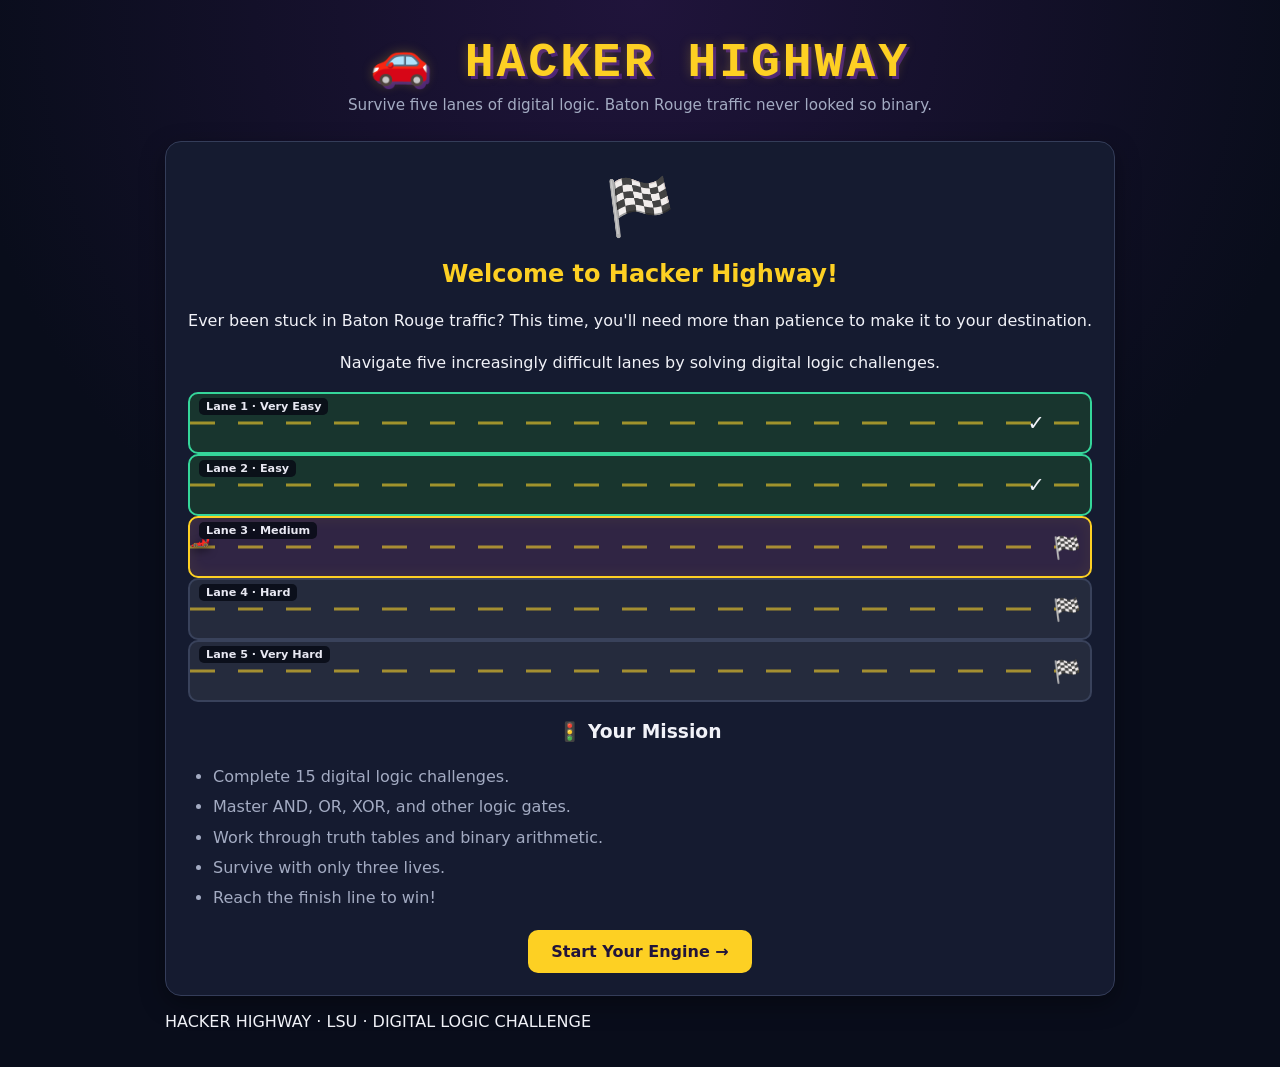
==== index.html @ 0110beff "(frontend) html expanded and init structure" ====
<!DOCTYPE html>
<html lang="en">
<head>
    <meta charset="UTF-8">
    <meta name="viewport" content="width=device-width, initial-scale=1.0">
    <meta name="description" content="Hacker Highway - survive five lanes of digital logic.">
    <title>Hacker Highway</title>
    <link rel="stylesheet" href="style.css">
    <script src="js/questions.js" defer></script>
    <script src="js/game.js" defer></script>
</head>

<body>
    <main id="app">
        <header class="game-header">
            <h1>🚗 HACKER HIGHWAY</h1>
            <p class="tag">
                Survive five lanes of digital logic.
                Baton Rouge traffic never looked so binary.
            </p>
        </header>
        <div id="screen" aria-live="polite">
            <!-- Initial welcome screen / fallback -->
            <section class="panel">
                <div class="center">
                    <div class="big">🏁</div>
                    <h2>Welcome to Hacker Highway!</h2>
                    <p>
                        Ever been stuck in Baton Rouge traffic?
                        This time, you'll need more than patience
                        to make it to your destination.
                    </p>
                    <p>
                        Navigate five increasingly difficult lanes
                        by solving digital logic challenges.
                    </p>
                </div>
                <div class="highway-preview">
                    <div class="road done">
                        <span class="road-label">Lane 1 · Very Easy</span>
                        <span class="road-check">✓</span>
                    </div>
                    <div class="road done">
                        <span class="road-label">Lane 2 · Easy</span>
                        <span class="road-check">✓</span>
                    </div>
                    <div class="road active">
                        <span class="road-label">Lane 3 · Medium</span>
                        <span class="car">🏎️</span>
                        <span class="flag">🏁</span>
                    </div>
                    <div class="road">
                        <span class="road-label">Lane 4 · Hard</span>
                        <span class="flag">🏁</span>
                    </div>
                    <div class="road">
                        <span class="road-label">Lane 5 · Very Hard</span>
                        <span class="flag">🏁</span>
                    </div>
                </div>
                <div class="center">
                    <h3>🚦 Your Mission</h3>
                </div>
                <ul class="how">
                    <li>Complete 15 digital logic challenges.</li>
                    <li>Master AND, OR, XOR, and other logic gates.</li>
                    <li>Work through truth tables and binary arithmetic.</li>
                    <li>Survive with only three lives.</li>
                    <li>Reach the finish line to win!</li>
                </ul>
                <div class="center">
                    <button class="btn" onclick="showQuestion()">
                        Start Your Engine →
                    </button>
                </div>
            </section>
        </div>

        <footer class="game-footer">
            <p>HACKER HIGHWAY · LSU · DIGITAL LOGIC CHALLENGE</p>
        </footer>
    </main>
</body>
</html>
---- style.css ----
/* css variables */

:root {
    --bg: #090d1b;
    --panel: #151b30;
    --panel-light: #202944;
    --purple: #461d7c;
    --purple-light: #7044a5;
    --gold: #fdd023;
    --road: #252b3d;
    --road-line: #e9c52b;
    --text: #f1f2f8;
    --muted: #a3abc2;
    --accent: #b18ae0;
    --good: #35d69a;
    --bad: #ff5c70;
    --warning: #ffca45;
    --border: #343d59;
    --shadow: 0 8px 24px rgba(0, 0, 0, 0.35);
}

/* global styles */

* {
    box-sizing: border-box;
}

html {
    scroll-behavior: smooth;
}

body {
    margin: 0;
    min-height: 100vh;
    padding: 20px;
    font-family: "Segoe UI", system-ui, sans-serif;
    background:
        radial-gradient(
            circle at top,
            #20143b 0%,
            var(--bg) 55%
        );
    color: var(--text);
    display: flex;
    justify-content: center;
}

button {
    font-family: inherit;
}

button:focus-visible {
    outline: 3px solid var(--gold);
    outline-offset: 3px;
}

button:disabled {
    cursor: not-allowed;
}

/* main container */

#app {
    width: 100%;
    max-width: 950px;
    margin: 0 auto;
}

h1 {
    margin: 12px 0 4px;
    text-align: center;
    font-family: "Courier New", monospace;
    font-size: clamp(2rem, 5vw, 3rem);
    font-weight: 900;
    letter-spacing: 3px;
    color: var(--gold);
    text-shadow:
        0 0 12px rgba(253, 208, 35, 0.25),
        3px 3px 0 var(--purple);
}

h2 {
    color: var(--gold);
}

.tag {
    margin: 0 0 24px;
    text-align: center;
    color: var(--muted);
    font-size: 0.95rem;
    line-height: 1.5;
}

/* styling the panels */

.panel {
    padding: 22px;
    margin-bottom: 16px;
    background: var(--panel);
    border: 1px solid var(--border);
    border-radius: 16px;
    box-shadow: var(--shadow);
}

.panel p {
    line-height: 1.65;
}

/* game HUD */

.hud {
    display: flex;
    justify-content: space-between;
    align-items: center;
    flex-wrap: wrap;
    gap: 12px;
    font-family: "Courier New", monospace;
    font-size: 0.95rem;
    font-weight: bold;
}

.traffic-status {
    display: flex;
    align-items: center;
    gap: 10px;
}

.traffic-signal {
    display: flex;
    flex-direction: column;
    gap: 5px;
    padding: 7px;
    background: #080b13;
    border: 2px solid #535c73;
    border-radius: 10px;
}

.bulb {
    width: 17px;
    height: 17px;
    border-radius: 50%;
    opacity: 0.2;
}

.bulb.red {
    background: #ff4545;
}

.bulb.yellow {
    background: #ffda30;
}

.bulb.green {
    background: #32e47c;
}

.bulb.on {
    opacity: 1;
    box-shadow: 0 0 12px currentColor;
}

.bulb.red.on {
    color: #ff4545;
}

.bulb.yellow.on {
    color: #ffda30;
}

.bulb.green.on {
    color: #32e47c;
}

/* highway styling */

.highway {
    display: grid;
    gap: 9px;
    margin-top: 18px;
}

.road {
    position: relative;
    height: 62px;
    overflow: hidden;
    background: var(--road);
    border: 2px solid #39425b;
    border-radius: 10px;
    transition:
        background 0.25s ease,
        border-color 0.25s ease;
}

/* dashed yellow road markings */

.road::before {
    content: "";
    position: absolute;
    top: 50%;
    left: 0;
    right: 0;
    height: 3px;
    transform: translateY(-50%);
    background: repeating-linear-gradient(
        90deg,
        var(--road-line) 0 25px,
        transparent 25px 48px
    );
    opacity: 0.65;
}

.road.active {
    background: #302544;
    border-color: var(--gold);
    box-shadow:
        inset 0 0 15px rgba(253, 208, 35, 0.08);
}

.road.done {
    background: #18352e;
    border-color: var(--good);
}

.road-label {
    position: absolute;
    top: 4px;
    left: 9px;
    z-index: 3;
    padding: 2px 7px;
    background: rgba(8, 11, 22, 0.85);
    border-radius: 5px;
    color: #e8e8f2;
    font-size: 0.7rem;
    font-weight: bold;
}

.car {
    position: absolute;
    top: 50%;
    z-index: 2;
    width: 58px;
    height: 36px;
    transform: translateY(-50%);
    transition: left 0.7s ease;
    filter: drop-shadow(0 3px 4px rgba(0, 0, 0, 0.6));
}

.car svg {
    display: block;
    width: 100%;
    height: 100%;
}

.flag {
    position: absolute;
    top: 50%;
    right: 9px;
    transform: translateY(-50%);
    font-size: 1.4rem;
}

.traffic {
    position: absolute;
    top: 50%;
    z-index: 1;
    transform: translateY(-50%);
    font-size: 1.5rem;
}

.road-check {
    position: absolute;
    top: 50%;
    right: 45px;
    transform: translateY(-50%);
    font-size: 1.3rem;
}

/* question area */

.diff {
    display: inline-block;
    margin-bottom: 10px;
    padding: 5px 11px;
    background: #302044;
    border: 1px solid var(--purple-light);
    border-radius: 20px;
    color: var(--gold);
    font-family: "Courier New", monospace;
    font-size: 0.78rem;
    font-weight: bold;
}

.q {
    margin: 8px 0 20px;
    color: var(--text);
    font-size: 1.15rem;
    font-weight: 600;
    line-height: 1.6;
    white-space: pre-line;
}

/* mcq answers */

.opt {
    display: block;
    width: 100%;
    margin: 9px 0;
    padding: 13px 16px;
    text-align: left;
    background: #10172b;
    border: 2px solid var(--border);
    border-radius: 10px;
    color: var(--text);
    font-size: 1rem;
    cursor: pointer;
    transition:
        border-color 0.18s ease,
        background 0.18s ease,
        transform 0.18s ease;
}

.opt:hover:not(:disabled) {
    background: #25203b;
    border-color: var(--gold);
    transform: translateX(4px);
}

.opt:disabled {
    cursor: default;
}

.opt.right {
    background: #10382e;
    border-color: var(--good);
}

.opt.wrong {
    background: #421b29;
    border-color: var(--bad);
}

/* truth table styles */

table.tt {
    width: auto;
    max-width: 100%;
    margin: 14px auto 20px;
    border-collapse: collapse;
    font-family: "Courier New", monospace;
}

table.tt th,
table.tt td {
    min-width: 65px;
    padding: 10px 18px;
    text-align: center;
    border: 1px solid var(--border);
}

table.tt th {
    background: #302044;
    color: var(--gold);
}

table.tt td {
    background: #10172b;
    font-size: 1rem;
}

.tog {
    width: 43px;
    height: 36px;
    background: #1d2942;
    border: 2px dashed var(--accent);
    border-radius: 8px;
    color: var(--gold);
    font-family: "Courier New", monospace;
    font-size: 1rem;
    font-weight: bold;
    cursor: pointer;
    transition: background 0.15s ease;
}

.tog:hover:not(:disabled) {
    background: #343052;
}

.tog.set {
    border-style: solid;
}

.tog.right {
    border-color: var(--good);
    color: var(--good);
}

.tog.wrong {
    border-color: var(--bad);
    color: var(--bad);
}

/* buttons */

.btn {
    display: inline-block;
    padding: 12px 23px;
    background: var(--gold);
    border: none;
    border-radius: 10px;
    color: #21143b;
    font-size: 1rem;
    font-weight: 800;
    cursor: pointer;
    transition:
        transform 0.18s ease,
        filter 0.18s ease,
        box-shadow 0.18s ease;
}

.btn:hover:not(:disabled) {
    transform: translateY(-2px);
    filter: brightness(1.1);
    box-shadow: 0 5px 14px rgba(253, 208, 35, 0.2);
}

.btn:active:not(:disabled) {
    transform: translateY(0);
}

.btn:disabled {
    opacity: 0.4;
}

/* feedback */

.fb {
    margin-top: 16px;
    padding: 14px 16px;
    border-radius: 10px;
    font-size: 0.95rem;
    line-height: 1.6;
}

.fb.good {
    background: #10382e;
    border: 1px solid var(--good);
    color: #c5ffe8;
}

.fb.bad {
    background: #421b29;
    border: 1px solid var(--bad);
    color: #ffd5dc;
}


/* start and end screens */

.center {
    text-align: center;
}

.big {
    margin: 10px 0;
    font-size: 3.5rem;
}

ul.how {
    padding-left: 25px;
    color: var(--muted);
    line-height: 1.9;
}

.redeem {
    border: 2px solid var(--gold);
}

/* more circuit components */

.circuit {
    margin: 14px 0;
    padding: 16px;
    background: #0d1428;
    border: 1px solid var(--border);
    border-radius: 12px;
}

.circuit svg {
    display: block;
    max-width: 100%;
    height: auto;
    margin: auto;
}

.switches {
    display: flex;
    justify-content: center;
    flex-wrap: wrap;
    gap: 12px;
    margin: 14px 0;
}

.switch {
    padding: 11px 20px;
    background: #202d4c;
    border: 2px solid #4b78a4;
    border-radius: 9px;
    color: white;
    cursor: pointer;
}

.switch.on {
    background: #304260;
    border-color: var(--gold);
}

.output {
    padding: 9px;
    text-align: center;
    font-weight: bold;
}

.note {
    color: var(--muted);
    font-size: 0.92rem;
    line-height: 1.6;
}

/* ---------- RESPONSIVE DESIGN ---------- */

@media (max-width: 650px) {
    body {
        padding: 12px;
    }
    h1 {
        font-size: 1.8rem;
        letter-spacing: 1px;
    }
    .tag {
        font-size: 0.85rem;
    }
    .panel {
        padding: 16px;
    }
    .hud {
        font-size: 0.82rem;
    }
    .road {
        height: 56px;
    }
    .road-label {
        font-size: 0.65rem;
    }
    .car {
        width: 48px;
        height: 31px;
    }
    .q {
        font-size: 1.05rem;
    }
    .opt {
        padding: 12px;
        font-size: 0.95rem;
    }
    table.tt th,
    table.tt td {
        min-width: 48px;
        padding: 8px 12px;
    }
    .tog {
        width: 38px;
        height: 34px;
    }
    .btn {
        max-width: 100%;
    }
}

@media (max-width: 380px) {
    .hud {
        flex-direction: column;
        align-items: flex-start;
    }
    table.tt th,
    table.tt td {
        padding: 7px;
    }
}
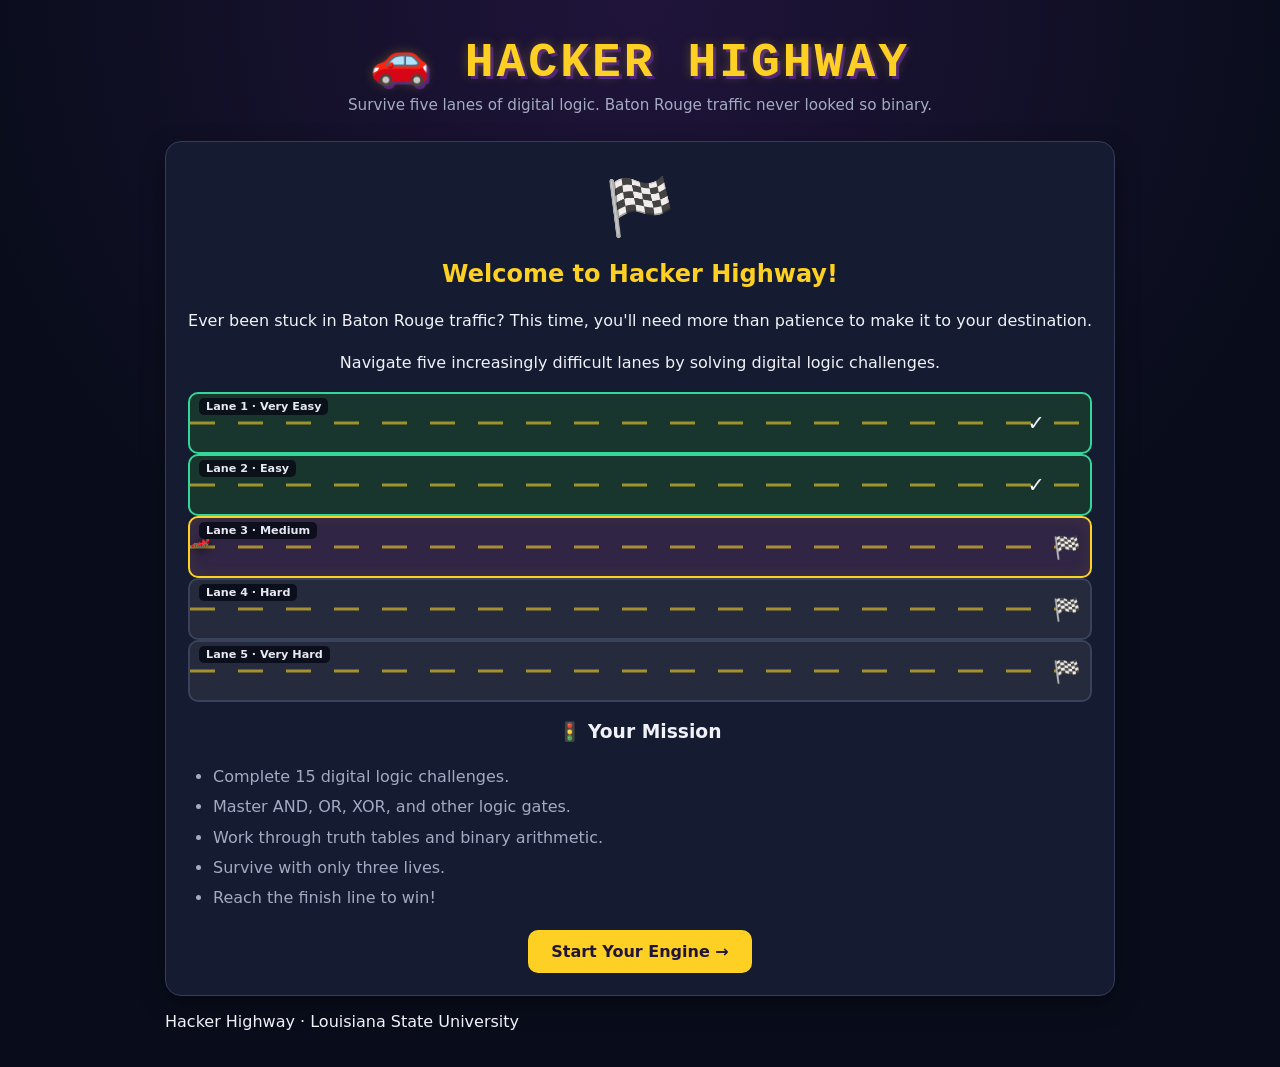
==== commit f6b021d9: "(Frontend) footer changes" ====
--- a/index.html
+++ b/index.html
@@ -75,9 +75,8 @@
                 </div>
             </section>
         </div>
-
         <footer class="game-footer">
-            <p>HACKER HIGHWAY · LSU · DIGITAL LOGIC CHALLENGE</p>
+            <p>Hacker Highway · Louisiana State University</p>
         </footer>
     </main>
 </body>
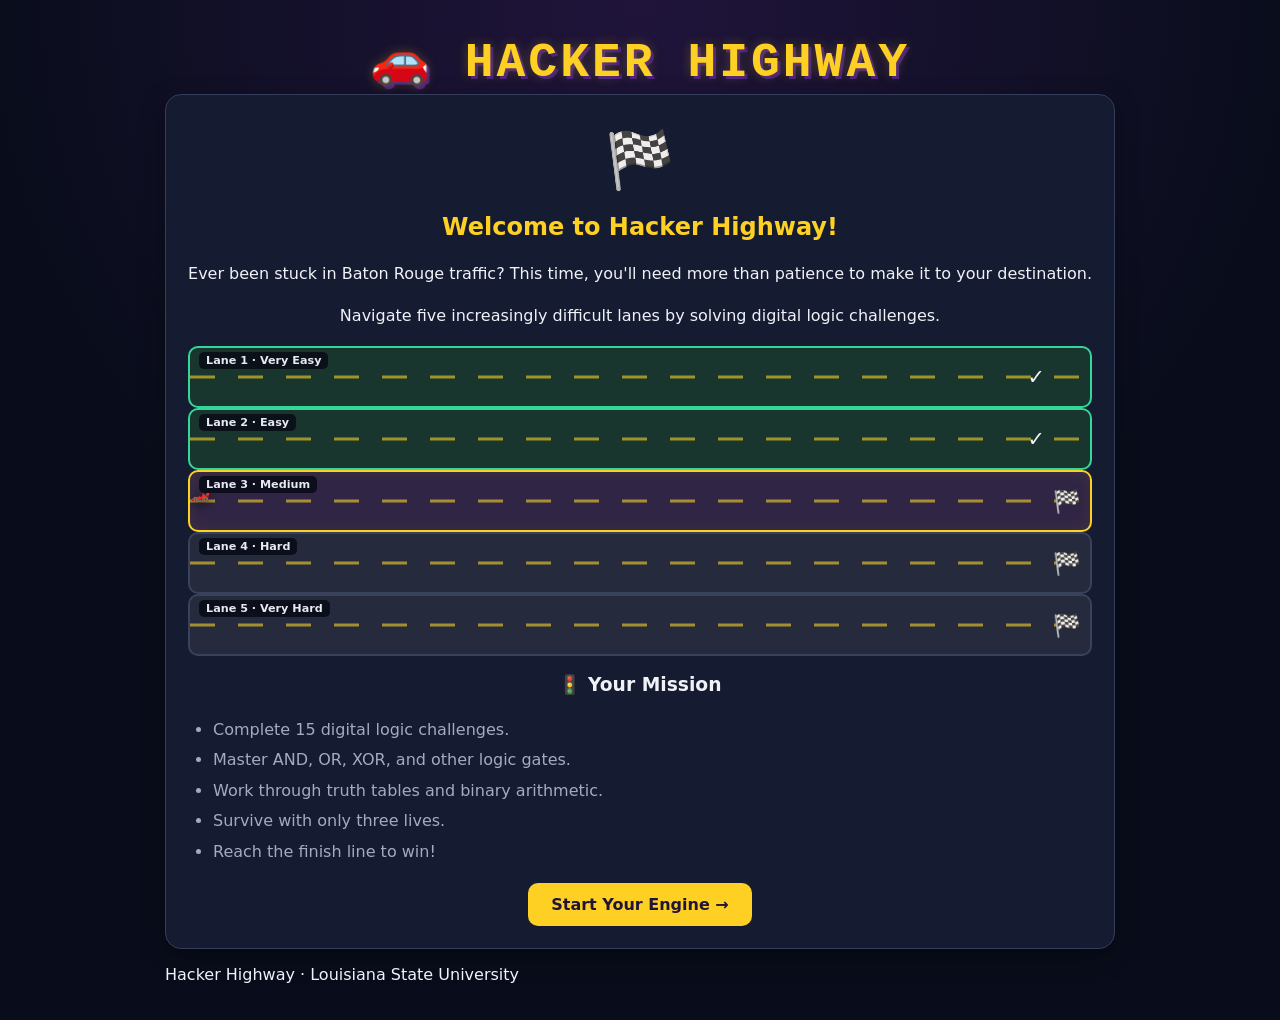
==== commit 1fca1b2e: "remove header tagline" ====
--- a/index.html
+++ b/index.html
@@ -14,10 +14,6 @@
     <main id="app">
         <header class="game-header">
             <h1>🚗 HACKER HIGHWAY</h1>
-            <p class="tag">
-                Survive five lanes of digital logic.
-                Baton Rouge traffic never looked so binary.
-            </p>
         </header>
         <div id="screen" aria-live="polite">
             <!-- Initial welcome screen / fallback -->
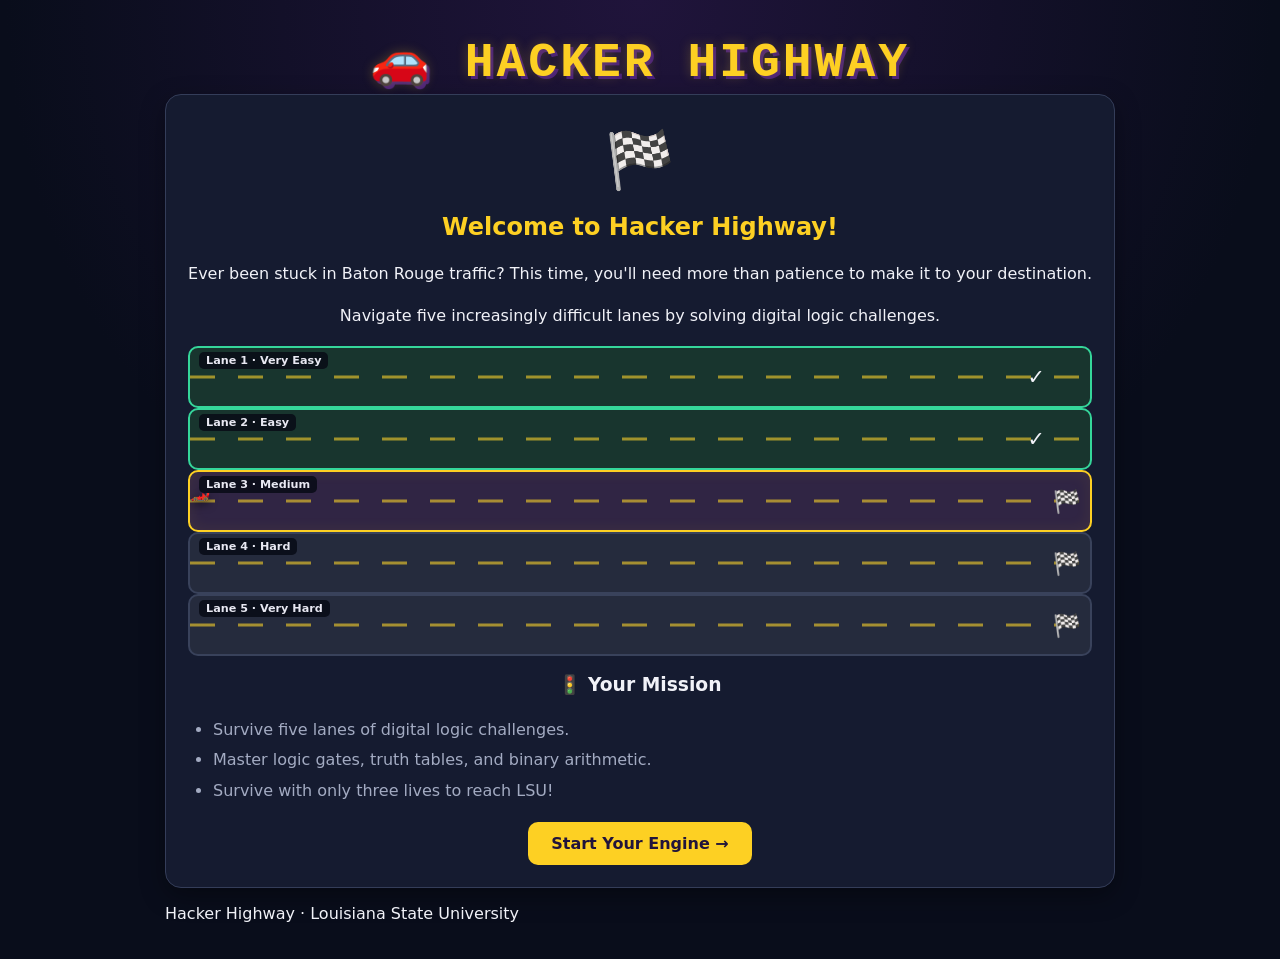
==== commit f5b8bbcd: "update mission rules list" ====
--- a/index.html
+++ b/index.html
@@ -7,6 +7,7 @@
     <title>Hacker Highway</title>
     <link rel="stylesheet" href="style.css">
     <script src="js/questions.js" defer></script>
+    <script src="js/cars.js" defer></script>
     <script src="js/game.js" defer></script>
 </head>
 
@@ -58,11 +59,9 @@
                     <h3>🚦 Your Mission</h3>
                 </div>
                 <ul class="how">
-                    <li>Complete 15 digital logic challenges.</li>
-                    <li>Master AND, OR, XOR, and other logic gates.</li>
-                    <li>Work through truth tables and binary arithmetic.</li>
-                    <li>Survive with only three lives.</li>
-                    <li>Reach the finish line to win!</li>
+                    <li>Survive five lanes of digital logic challenges.</li>
+                    <li>Master logic gates, truth tables, and binary arithmetic.</li>
+                    <li>Survive with only three lives to reach LSU!</li>
                 </ul>
                 <div class="center">
                     <button class="btn" onclick="showQuestion()">
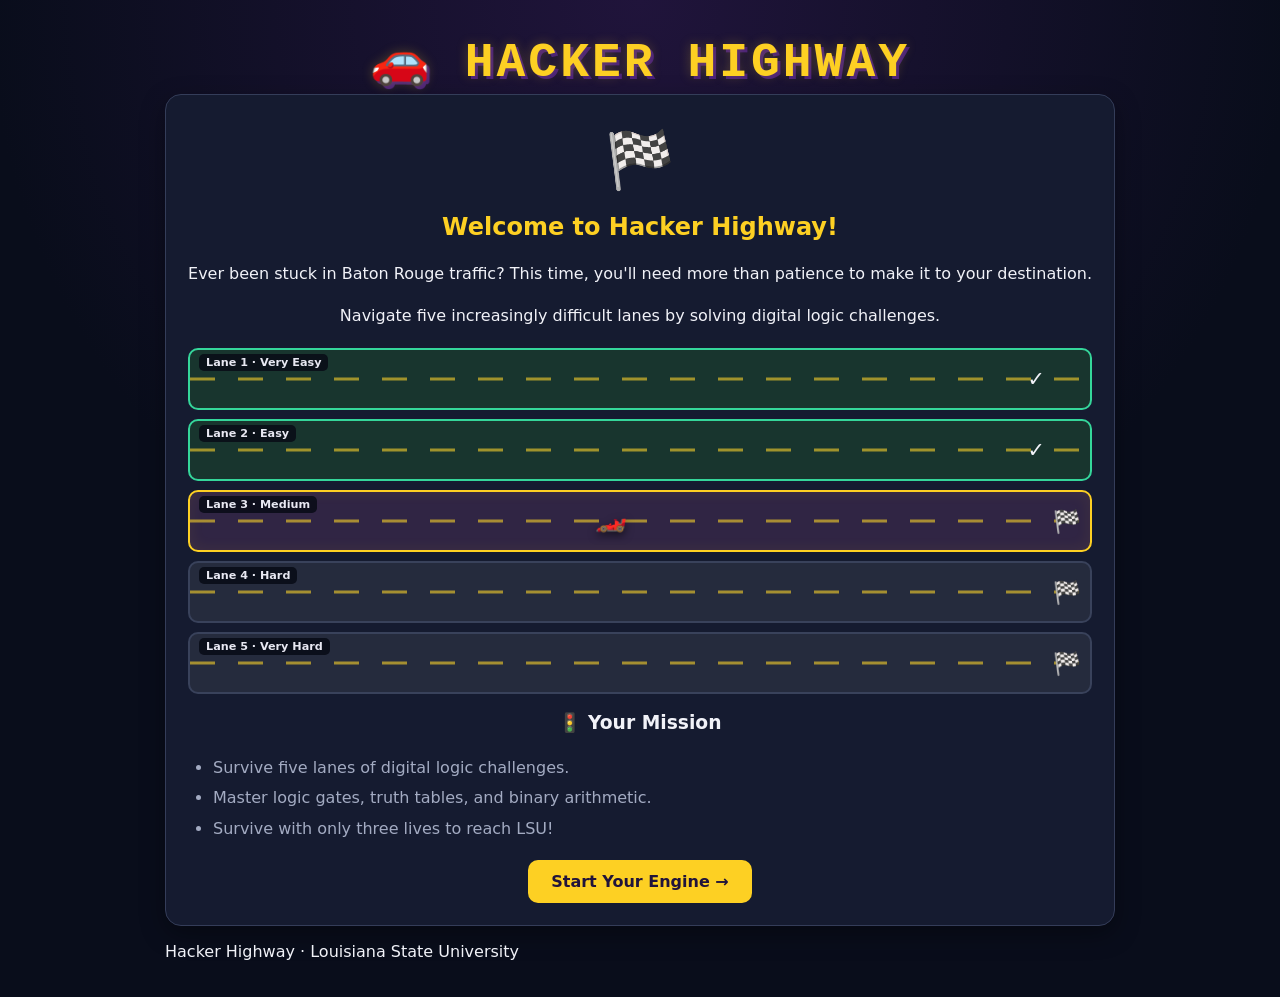
==== commit 8ef6dcdc: "fix rival car svg sizing and preview spacing" ====
--- a/index.html
+++ b/index.html
@@ -32,7 +32,7 @@
                         by solving digital logic challenges.
                     </p>
                 </div>
-                <div class="highway-preview">
+                <div class="highway">
                     <div class="road done">
                         <span class="road-label">Lane 1 · Very Easy</span>
                         <span class="road-check">✓</span>
@@ -43,7 +43,7 @@
                     </div>
                     <div class="road active">
                         <span class="road-label">Lane 3 · Medium</span>
-                        <span class="car">🏎️</span>
+                        <span class="car" style="left: 45%; font-size: 1.6rem;">🏎️</span>
                         <span class="flag">🏁</span>
                     </div>
                     <div class="road">
--- a/style.css
+++ b/style.css
@@ -263,8 +263,16 @@
     position: absolute;
     top: 50%;
     z-index: 1;
+    width: 55px;
+    height: 35px;
     transform: translateY(-50%);
-    font-size: 1.5rem;
+    filter: drop-shadow(0 2px 3px rgba(0, 0, 0, 0.6));
+}
+
+.traffic svg {
+    display: block;
+    width: 100%;
+    height: 100%;
 }
 
 .road-check {
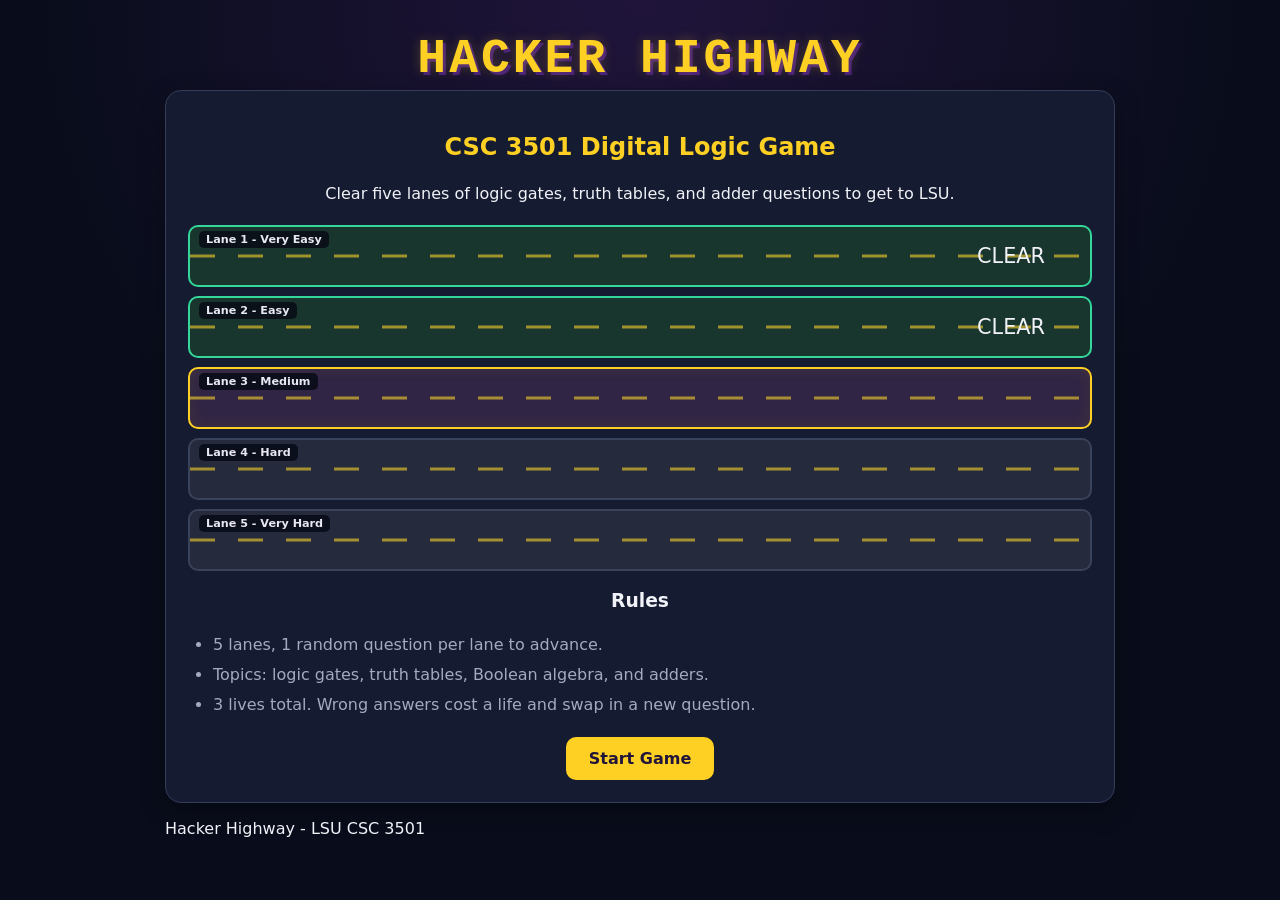
==== commit 3696b3db: "clean up welcome page text and remove emojis" ====
--- a/index.html
+++ b/index.html
@@ -14,64 +14,56 @@
 <body>
     <main id="app">
         <header class="game-header">
-            <h1>🚗 HACKER HIGHWAY</h1>
+            <h1>HACKER HIGHWAY</h1>
         </header>
         <div id="screen" aria-live="polite">
-            <!-- Initial welcome screen / fallback -->
             <section class="panel">
                 <div class="center">
-                    <div class="big">🏁</div>
-                    <h2>Welcome to Hacker Highway!</h2>
+                    <h2>CSC 3501 Digital Logic Game</h2>
                     <p>
-                        Ever been stuck in Baton Rouge traffic?
-                        This time, you'll need more than patience
-                        to make it to your destination.
-                    </p>
-                    <p>
-                        Navigate five increasingly difficult lanes
-                        by solving digital logic challenges.
+                        Clear five lanes of logic gates, truth tables, and adder questions to get to LSU.
                     </p>
                 </div>
                 <div class="highway">
                     <div class="road done">
-                        <span class="road-label">Lane 1 · Very Easy</span>
-                        <span class="road-check">✓</span>
+                        <span class="road-label">Lane 1 - Very Easy</span>
+                        <span class="road-check">CLEAR</span>
                     </div>
                     <div class="road done">
-                        <span class="road-label">Lane 2 · Easy</span>
-                        <span class="road-check">✓</span>
+                        <span class="road-label">Lane 2 - Easy</span>
+                        <span class="road-check">CLEAR</span>
                     </div>
                     <div class="road active">
-                        <span class="road-label">Lane 3 · Medium</span>
-                        <span class="car" style="left: 45%; font-size: 1.6rem;">🏎️</span>
-                        <span class="flag">🏁</span>
+                        <span class="road-label">Lane 3 - Medium</span>
+                        <span class="car preview-car" aria-label="LSU car"></span>
+                        <span class="flag" aria-label="Finish"></span>
                     </div>
                     <div class="road">
-                        <span class="road-label">Lane 4 · Hard</span>
-                        <span class="flag">🏁</span>
+                        <span class="road-label">Lane 4 - Hard</span>
+                        <span class="flag" aria-label="Finish"></span>
                     </div>
                     <div class="road">
-                        <span class="road-label">Lane 5 · Very Hard</span>
-                        <span class="flag">🏁</span>
+                        <span class="road-label">Lane 5 - Very Hard</span>
+                        <span class="flag" aria-label="Finish"></span>
                     </div>
                 </div>
                 <div class="center">
-                    <h3>🚦 Your Mission</h3>
+                    <h3>Rules</h3>
                 </div>
                 <ul class="how">
-                    <li>Survive five lanes of digital logic challenges.</li>
-                    <li>Master logic gates, truth tables, and binary arithmetic.</li>
-                    <li>Survive with only three lives to reach LSU!</li>
+                    <li>5 lanes, 1 random question per lane to advance.</li>
+                    <li>Topics: logic gates, truth tables, Boolean algebra, and adders.</li>
+                    <li>3 lives total. Wrong answers cost a life and swap in a new question.</li>
                 </ul>
                 <div class="center">
                     <button class="btn" onclick="showQuestion()">
-                        Start Your Engine →
+                        Start Game
                     </button>
                 </div>
             </section>
         </div>
         <footer class="game-footer">
-            <p>Hacker Highway · Louisiana State University</p>
+            <p>Hacker Highway - LSU CSC 3501</p>
         </footer>
     </main>
 </body>
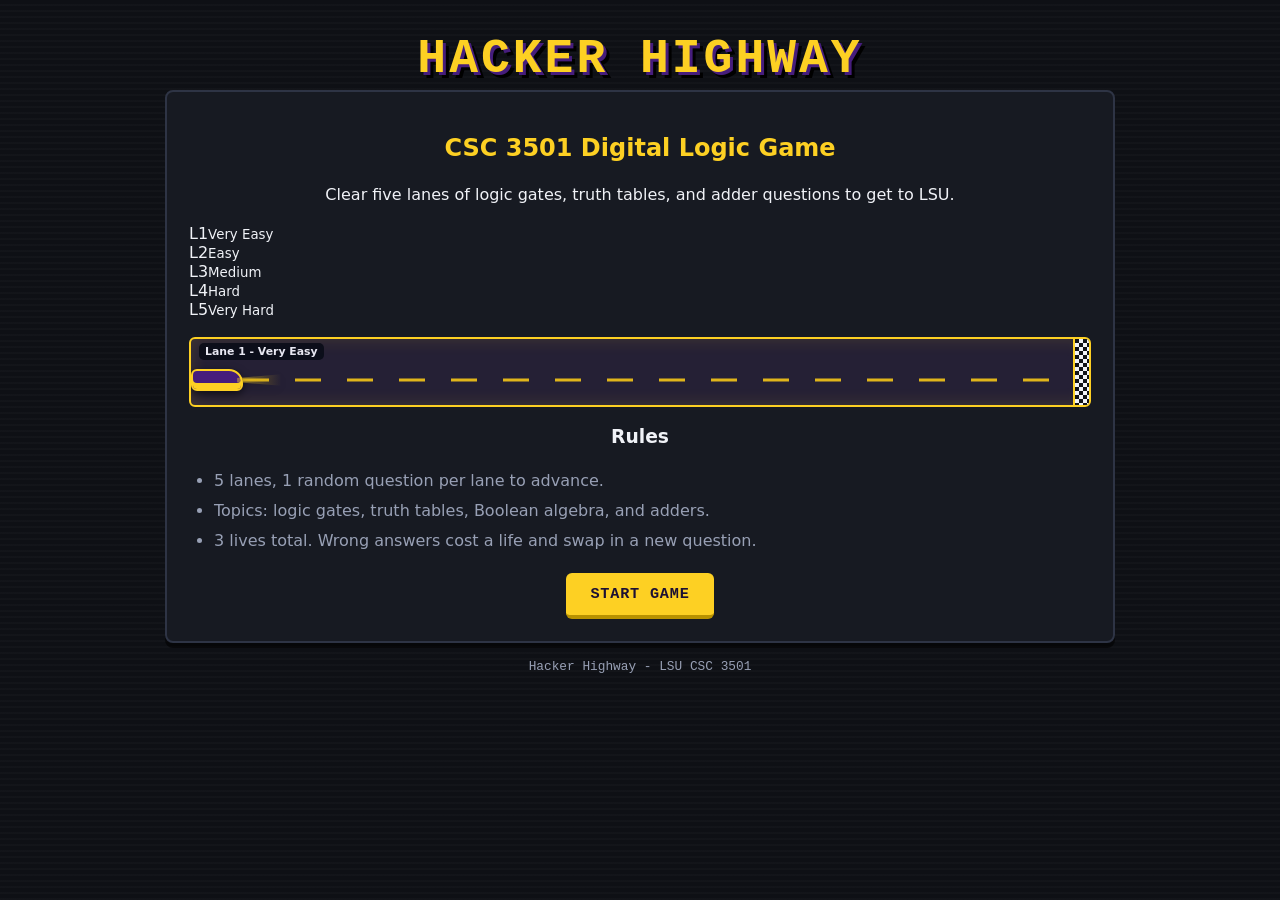
==== commit 58e64728: "switch start preview to focused lane view" ====
--- a/index.html
+++ b/index.html
@@ -24,26 +24,17 @@
                         Clear five lanes of logic gates, truth tables, and adder questions to get to LSU.
                     </p>
                 </div>
+                <div class="lane-strip">
+                    <div class="lane-step active"><span>L1</span><small>Very Easy</small></div>
+                    <div class="lane-step"><span>L2</span><small>Easy</small></div>
+                    <div class="lane-step"><span>L3</span><small>Medium</small></div>
+                    <div class="lane-step"><span>L4</span><small>Hard</small></div>
+                    <div class="lane-step"><span>L5</span><small>Very Hard</small></div>
+                </div>
                 <div class="highway">
-                    <div class="road done">
+                    <div class="road active focused lane-1">
                         <span class="road-label">Lane 1 - Very Easy</span>
-                        <span class="road-check">CLEAR</span>
-                    </div>
-                    <div class="road done">
-                        <span class="road-label">Lane 2 - Easy</span>
-                        <span class="road-check">CLEAR</span>
-                    </div>
-                    <div class="road active">
-                        <span class="road-label">Lane 3 - Medium</span>
                         <span class="car preview-car" aria-label="LSU car"></span>
-                        <span class="flag" aria-label="Finish"></span>
-                    </div>
-                    <div class="road">
-                        <span class="road-label">Lane 4 - Hard</span>
-                        <span class="flag" aria-label="Finish"></span>
-                    </div>
-                    <div class="road">
-                        <span class="road-label">Lane 5 - Very Hard</span>
                         <span class="flag" aria-label="Finish"></span>
                     </div>
                 </div>
--- a/style.css
+++ b/style.css
@@ -1,22 +1,22 @@
 /* css variables */
 
 :root {
-    --bg: #090d1b;
-    --panel: #151b30;
-    --panel-light: #202944;
+    --bg: #0e1015;
+    --panel: #171a22;
+    --panel-light: #202533;
     --purple: #461d7c;
     --purple-light: #7044a5;
     --gold: #fdd023;
-    --road: #252b3d;
-    --road-line: #e9c52b;
-    --text: #f1f2f8;
-    --muted: #a3abc2;
-    --accent: #b18ae0;
-    --good: #35d69a;
-    --bad: #ff5c70;
+    --road: #1f232b;
+    --road-line: #f5c518;
+    --text: #f0f2f7;
+    --muted: #98a0b5;
+    --accent: #fdd023;
+    --good: #2ee59d;
+    --bad: #ff4d63;
     --warning: #ffca45;
-    --border: #343d59;
-    --shadow: 0 8px 24px rgba(0, 0, 0, 0.35);
+    --border: #2e3445;
+    --shadow: 0 5px 0 rgba(0, 0, 0, 0.55);
 }
 
 /* global styles */
@@ -34,12 +34,8 @@
     min-height: 100vh;
     padding: 20px;
     font-family: "Segoe UI", system-ui, sans-serif;
-    background:
-        radial-gradient(
-            circle at top,
-            #20143b 0%,
-            var(--bg) 55%
-        );
+    background-color: var(--bg);
+    background-image: repeating-linear-gradient(0deg, rgba(255, 255, 255, 0.018) 0 2px, transparent 2px 6px);
     color: var(--text);
     display: flex;
     justify-content: center;
@@ -73,10 +69,9 @@
     font-size: clamp(2rem, 5vw, 3rem);
     font-weight: 900;
     letter-spacing: 3px;
+    text-transform: uppercase;
     color: var(--gold);
-    text-shadow:
-        0 0 12px rgba(253, 208, 35, 0.25),
-        3px 3px 0 var(--purple);
+    text-shadow: 3px 3px 0 var(--purple), 6px 6px 0 #000;
 }
 
 h2 {
@@ -91,19 +86,28 @@
     line-height: 1.5;
 }
 
-/* styling the panels */
+/* panels */
 
 .panel {
     padding: 22px;
     margin-bottom: 16px;
     background: var(--panel);
-    border: 1px solid var(--border);
-    border-radius: 16px;
+    border: 2px solid var(--border);
+    border-radius: 8px;
     box-shadow: var(--shadow);
+    animation: panelIn 0.22s ease-out;
 }
 
 .panel p {
     line-height: 1.65;
+}
+
+.game-footer {
+    text-align: center;
+    margin-top: 10px;
+    color: var(--muted);
+    font-family: "Courier New", monospace;
+    font-size: 0.8rem;
 }
 
 /* game HUD */
@@ -114,9 +118,15 @@
     align-items: center;
     flex-wrap: wrap;
     gap: 12px;
+    padding: 10px 14px;
+    background: #10131a;
+    border: 2px solid var(--border);
+    border-radius: 6px;
     font-family: "Courier New", monospace;
-    font-size: 0.95rem;
+    font-size: 0.92rem;
     font-weight: bold;
+    text-transform: uppercase;
+    letter-spacing: 0.8px;
 }
 
 .traffic-status {
@@ -127,12 +137,12 @@
 
 .traffic-signal {
     display: flex;
-    flex-direction: column;
-    gap: 5px;
-    padding: 7px;
+    flex-direction: row;
+    gap: 6px;
+    padding: 6px 9px;
     background: #080b13;
     border: 2px solid #535c73;
-    border-radius: 10px;
+    border-radius: 6px;
 }
 
 .bulb {
@@ -157,6 +167,12 @@
 .bulb.on {
     opacity: 1;
     box-shadow: 0 0 12px currentColor;
+    animation: signalPulse 1.6s ease-in-out infinite;
+}
+
+@keyframes signalPulse {
+    0%, 100% { filter: brightness(1); }
+    50% { filter: brightness(1.35); }
 }
 
 .bulb.red.on {
@@ -181,68 +197,89 @@
 
 .road {
     position: relative;
-    height: 62px;
+    height: 70px;
     overflow: hidden;
     background: var(--road);
-    border: 2px solid #39425b;
-    border-radius: 10px;
-    transition:
-        background 0.25s ease,
-        border-color 0.25s ease;
-}
-
-/* dashed yellow road markings */
+    border: 2px solid #363d4f;
+    border-radius: 6px;
+    box-shadow: inset 0 2px 0 rgba(255, 255, 255, 0.08), inset 0 -2px 0 rgba(255, 255, 255, 0.08);
+    transition: background 0.25s ease, border-color 0.25s ease;
+}
 
 .road::before {
     content: "";
     position: absolute;
-    top: 50%;
-    left: 0;
-    right: 0;
+    top: 62%; left: 0; right: 0;
     height: 3px;
     transform: translateY(-50%);
-    background: repeating-linear-gradient(
-        90deg,
-        var(--road-line) 0 25px,
-        transparent 25px 48px
-    );
-    opacity: 0.65;
-}
-
-.road.active {
-    background: #302544;
-    border-color: var(--gold);
-    box-shadow:
-        inset 0 0 15px rgba(253, 208, 35, 0.08);
-}
-
-.road.done {
-    background: #18352e;
-    border-color: var(--good);
-}
+    background: repeating-linear-gradient(90deg, var(--road-line) 0 26px, transparent 26px 52px);
+    background-size: 52px 3px;
+    animation: roadScroll 1.8s linear infinite;
+    opacity: 0.35;
+}
+
+@keyframes roadScroll {
+    from { background-position-x: 0; }
+    to { background-position-x: -52px; }
+}
+
+.road.active { background: #252035; border-color: var(--gold); box-shadow: inset 0 0 18px rgba(253, 208, 35, 0.14); }
+.road.active::before { animation-duration: 0.42s; opacity: 0.9; }
+.road.done { background: #162e27; border-color: var(--good); }
+.road.done::before { animation: none; opacity: 0.45; }
 
 .road-label {
     position: absolute;
     top: 4px;
-    left: 9px;
+    left: 8px;
     z-index: 3;
-    padding: 2px 7px;
+    padding: 2px 6px;
     background: rgba(8, 11, 22, 0.85);
     border-radius: 5px;
     color: #e8e8f2;
-    font-size: 0.7rem;
+    font-size: 0.68rem;
     font-weight: bold;
 }
 
 .car {
     position: absolute;
-    top: 50%;
+    top: 62%;
     z-index: 2;
     width: 58px;
     height: 36px;
     transform: translateY(-50%);
     transition: left 0.7s ease;
     filter: drop-shadow(0 3px 4px rgba(0, 0, 0, 0.6));
+    animation: carDrive 0.35s ease-in-out infinite alternate;
+}
+
+.car::after {
+    content: "";
+    position: absolute;
+    left: 92%; top: 18%;
+    width: 44px; height: 64%;
+    clip-path: polygon(0 32%, 100% 0, 100% 100%, 0 68%);
+    background: linear-gradient(90deg, rgba(253, 208, 35, 0.45), transparent);
+    pointer-events: none;
+}
+
+.car.preview-car {
+    width: 52px; height: 22px;
+    background: var(--purple);
+    border: 2px solid var(--gold);
+    border-radius: 6px 14px 6px 6px;
+    box-shadow: inset 0 -6px 0 var(--gold);
+    animation: previewCruise 4.2s linear infinite, carDrive 0.3s ease-in-out infinite alternate;
+}
+
+@keyframes carDrive {
+    from { transform: translateY(calc(-50% - 1px)); }
+    to { transform: translateY(calc(-50% + 1px)); }
+}
+
+@keyframes previewCruise {
+    0% { left: 6%; }
+    100% { left: 82%; }
 }
 
 .car svg {
@@ -253,20 +290,38 @@
 
 .flag {
     position: absolute;
-    top: 50%;
-    right: 9px;
-    transform: translateY(-50%);
-    font-size: 1.4rem;
+    top: 0; bottom: 0; right: 0;
+    width: 16px;
+    z-index: 2;
+    background-image: repeating-conic-gradient(#f0f2f7 0% 25%, #111318 0% 50%);
+    background-size: 8px 8px;
+    border-left: 2px solid var(--gold);
 }
 
 .traffic {
     position: absolute;
-    top: 50%;
+    top: 62%;
     z-index: 1;
     width: 55px;
     height: 35px;
     transform: translateY(-50%);
     filter: drop-shadow(0 2px 3px rgba(0, 0, 0, 0.6));
+    animation: trafficWeave 2.4s ease-in-out infinite alternate;
+}
+
+.traffic:nth-of-type(2) {
+    animation-duration: 3.1s;
+    animation-delay: -1.1s;
+}
+
+.traffic:nth-of-type(3) {
+    animation-duration: 2.1s;
+    animation-delay: -0.6s;
+}
+
+@keyframes trafficWeave {
+    from { transform: translate(-6px, -50%); }
+    to { transform: translate(8px, -50%); }
 }
 
 .traffic svg {
@@ -277,10 +332,12 @@
 
 .road-check {
     position: absolute;
-    top: 50%;
-    right: 45px;
+    top: 50%; right: 26px; z-index: 3;
     transform: translateY(-50%);
-    font-size: 1.3rem;
+    padding: 2px 7px;
+    border: 1px solid var(--good); border-radius: 4px;
+    background: rgba(10, 26, 20, 0.92); color: var(--good);
+    font: 800 0.72rem/1.2 "Courier New", monospace;
 }
 
 /* question area */
@@ -315,20 +372,18 @@
     margin: 9px 0;
     padding: 13px 16px;
     text-align: left;
-    background: #10172b;
+    background: #101522;
     border: 2px solid var(--border);
-    border-radius: 10px;
+    border-left: 4px solid var(--border);
+    border-radius: 6px;
     color: var(--text);
     font-size: 1rem;
     cursor: pointer;
-    transition:
-        border-color 0.18s ease,
-        background 0.18s ease,
-        transform 0.18s ease;
+    transition: border-color 0.15s ease, background 0.15s ease, transform 0.15s ease;
 }
 
 .opt:hover:not(:disabled) {
-    background: #25203b;
+    background: #1f1b2e;
     border-color: var(--gold);
     transform: translateX(4px);
 }
@@ -371,16 +426,16 @@
 }
 
 table.tt td {
-    background: #10172b;
+    background: #101522;
     font-size: 1rem;
 }
 
 .tog {
     width: 43px;
     height: 36px;
-    background: #1d2942;
+    background: #1a2234;
     border: 2px dashed var(--accent);
-    border-radius: 8px;
+    border-radius: 4px;
     color: var(--gold);
     font-family: "Courier New", monospace;
     font-size: 1rem;
@@ -411,28 +466,28 @@
 
 .btn {
     display: inline-block;
-    padding: 12px 23px;
+    padding: 12px 24px;
     background: var(--gold);
     border: none;
-    border-radius: 10px;
-    color: #21143b;
-    font-size: 1rem;
-    font-weight: 800;
+    border-bottom: 4px solid #b89100;
+    border-radius: 6px;
+    color: #1c1033;
+    font: 800 0.95rem/1.2 "Courier New", monospace;
+    text-transform: uppercase;
+    letter-spacing: 0.8px;
     cursor: pointer;
-    transition:
-        transform 0.18s ease,
-        filter 0.18s ease,
-        box-shadow 0.18s ease;
+    transition: transform 0.12s ease, filter 0.12s ease, box-shadow 0.12s ease;
 }
 
 .btn:hover:not(:disabled) {
     transform: translateY(-2px);
-    filter: brightness(1.1);
-    box-shadow: 0 5px 14px rgba(253, 208, 35, 0.2);
+    filter: brightness(1.08);
+    box-shadow: 0 5px 14px rgba(253, 208, 35, 0.25);
 }
 
 .btn:active:not(:disabled) {
-    transform: translateY(0);
+    transform: translateY(2px);
+    border-bottom-width: 2px;
 }
 
 .btn:disabled {
@@ -444,23 +499,41 @@
 .fb {
     margin-top: 16px;
     padding: 14px 16px;
-    border-radius: 10px;
+    border-radius: 6px;
     font-size: 0.95rem;
     line-height: 1.6;
 }
 
 .fb.good {
     background: #10382e;
-    border: 1px solid var(--good);
+    border: 2px solid var(--good);
     color: #c5ffe8;
+    animation: clearPop 0.25s ease-out;
 }
 
 .fb.bad {
     background: #421b29;
-    border: 1px solid var(--bad);
+    border: 2px solid var(--bad);
     color: #ffd5dc;
-}
-
+    animation: hitShake 0.35s ease;
+}
+
+@keyframes panelIn {
+    from { opacity: 0; transform: translateY(6px); }
+    to { opacity: 1; transform: translateY(0); }
+}
+
+@keyframes clearPop {
+    0% { transform: scale(0.95); opacity: 0; }
+    100% { transform: scale(1); opacity: 1; }
+}
+
+@keyframes hitShake {
+    0%, 100% { transform: translateX(0); }
+    25% { transform: translateX(-6px); }
+    50% { transform: translateX(6px); }
+    75% { transform: translateX(-4px); }
+}
 
 /* start and end screens */
 
@@ -468,9 +541,18 @@
     text-align: center;
 }
 
-.big {
-    margin: 10px 0;
-    font-size: 3.5rem;
+.win-badge {
+    width: 82px; height: 82px;
+    margin: 4px auto 12px;
+    display: grid; place-items: center;
+    border-radius: 50%;
+    background: var(--purple);
+    border: 4px solid var(--gold);
+    color: var(--gold);
+    font: 900 1.45rem/1 "Courier New", monospace;
+    letter-spacing: 2px;
+    box-shadow: 0 0 20px rgba(253, 208, 35, 0.28);
+    animation: clearPop 0.35s ease-out;
 }
 
 ul.how {
@@ -483,14 +565,17 @@
     border: 2px solid var(--gold);
 }
 
-/* more circuit components */
+/* circuit panel */
 
 .circuit {
     margin: 14px 0;
     padding: 16px;
-    background: #0d1428;
-    border: 1px solid var(--border);
-    border-radius: 12px;
+    background-color: #0b111c;
+    background-image: linear-gradient(rgba(75, 120, 164, 0.12) 1px, transparent 1px),
+        linear-gradient(90deg, rgba(75, 120, 164, 0.12) 1px, transparent 1px);
+    background-size: 20px 20px;
+    border: 2px solid #2b4163;
+    border-radius: 6px;
 }
 
 .circuit svg {
@@ -509,17 +594,28 @@
 }
 
 .switch {
-    padding: 11px 20px;
-    background: #202d4c;
+    padding: 10px 20px;
+    background: #1a243a;
     border: 2px solid #4b78a4;
-    border-radius: 9px;
+    border-bottom: 4px solid #152138;
+    border-radius: 6px;
     color: white;
+    font: 800 0.95rem/1 "Courier New", monospace;
     cursor: pointer;
+    transition: transform 0.1s ease, border-color 0.15s ease;
+}
+
+.switch:active {
+    transform: translateY(2px);
+    border-bottom-width: 2px;
 }
 
 .switch.on {
-    background: #304260;
+    background: #2c2444;
     border-color: var(--gold);
+    border-bottom-color: #9c7a00;
+    color: var(--gold);
+    box-shadow: 0 0 10px rgba(253, 208, 35, 0.25);
 }
 
 .output {
@@ -534,7 +630,7 @@
     line-height: 1.6;
 }
 
-/* ---------- RESPONSIVE DESIGN ---------- */
+/* mobile layout */
 
 @media (max-width: 650px) {
     body {
@@ -554,7 +650,7 @@
         font-size: 0.82rem;
     }
     .road {
-        height: 56px;
+        height: 64px;
     }
     .road-label {
         font-size: 0.65rem;
